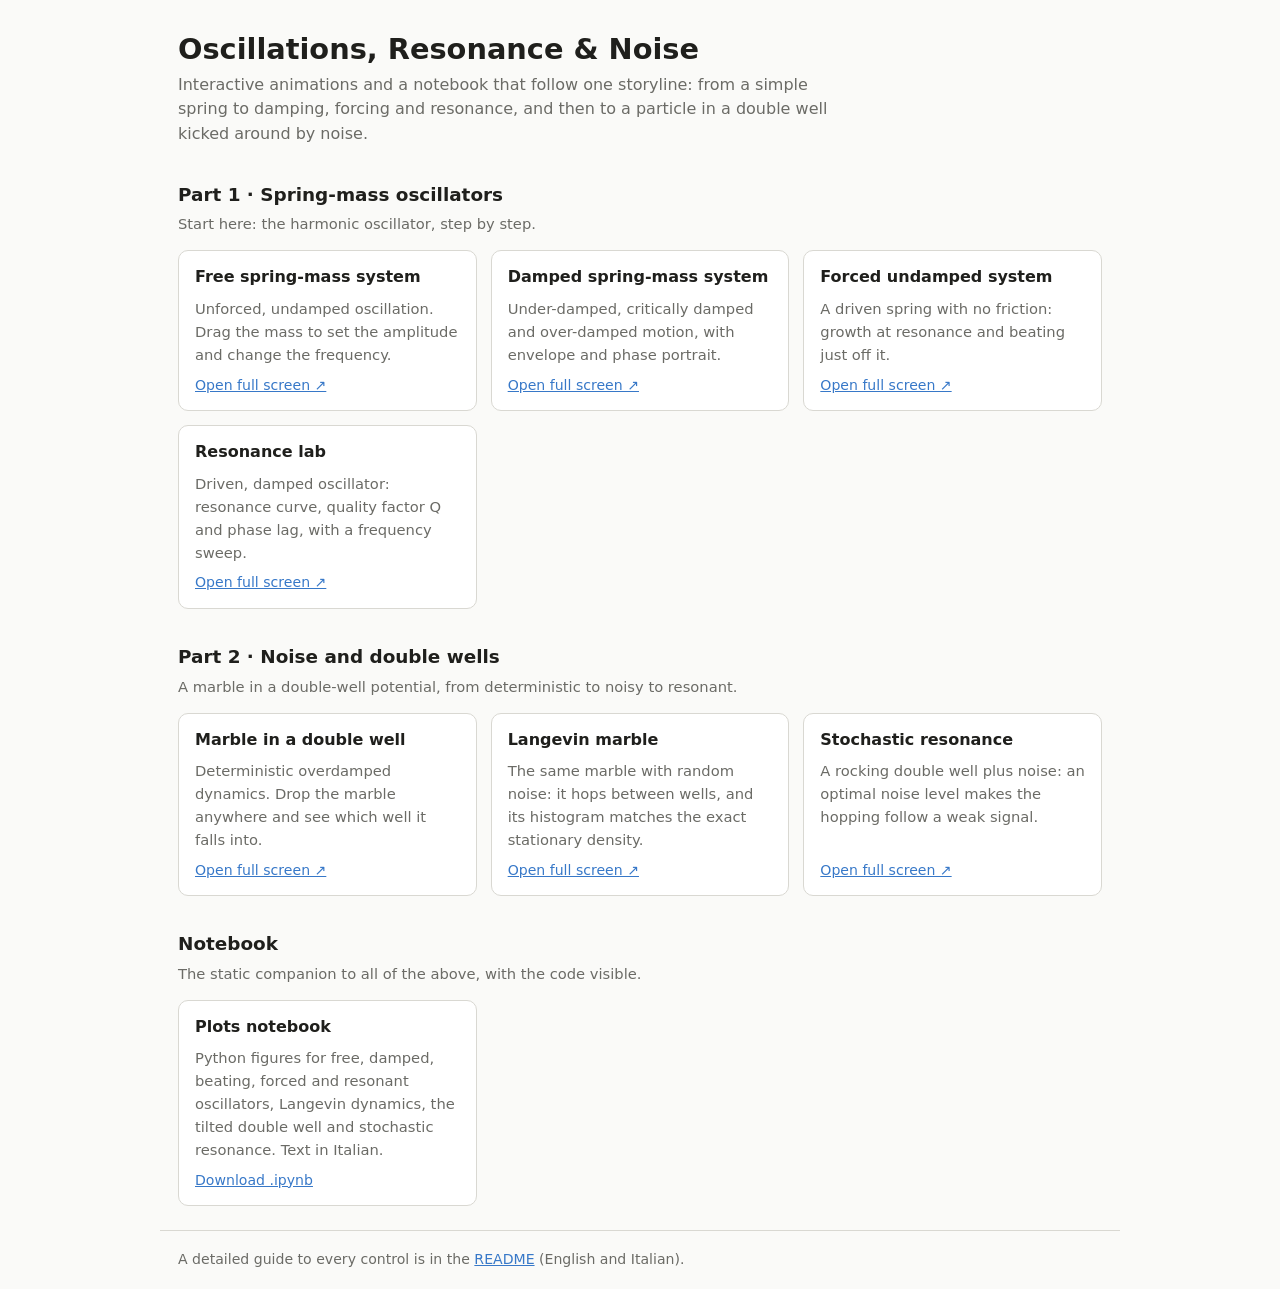
==== index.html @ 2d9bfc53 "Add files via upload" ====
<!DOCTYPE html>
<html lang="en">
<head>
<meta charset="utf-8">
<meta name="viewport" content="width=device-width, initial-scale=1">
<title>Oscillations, Resonance &amp; Noise</title>
<link rel="stylesheet" href="style.css">
</head>
<body>
<main class="page">
  <h1>Oscillations, Resonance &amp; Noise</h1>
  <p class="lead">Interactive animations and a notebook that follow one storyline: from a simple spring to damping, forcing and resonance, and then to a particle in a double well kicked around by noise.</p>

  <h2>Part 1 · Spring-mass oscillators</h2>
  <p class="section-note">Start here: the harmonic oscillator, step by step.</p>
  <div class="grid">
    <article class="card">
      <h3><a href="viewer.html?demo=spring_mass">Free spring-mass system</a></h3>
      <p>Unforced, undamped oscillation. Drag the mass to set the amplitude and change the frequency.</p>
      <div class="links"><a href="animations/spring_mass.html">Open full screen ↗</a></div>
    </article>
    <article class="card">
      <h3><a href="viewer.html?demo=damped_spring_mass">Damped spring-mass system</a></h3>
      <p>Under-damped, critically damped and over-damped motion, with envelope and phase portrait.</p>
      <div class="links"><a href="animations/damped_spring_mass.html">Open full screen ↗</a></div>
    </article>
    <article class="card">
      <h3><a href="viewer.html?demo=spring_resonance">Forced undamped system</a></h3>
      <p>A driven spring with no friction: growth at resonance and beating just off it.</p>
      <div class="links"><a href="animations/spring_resonance.html">Open full screen ↗</a></div>
    </article>
    <article class="card">
      <h3><a href="viewer.html?demo=resonance_lab">Resonance lab</a></h3>
      <p>Driven, damped oscillator: resonance curve, quality factor Q and phase lag, with a frequency sweep.</p>
      <div class="links"><a href="animations/resonance_lab.html">Open full screen ↗</a></div>
    </article>
  </div>

  <h2>Part 2 · Noise and double wells</h2>
  <p class="section-note">A marble in a double-well potential, from deterministic to noisy to resonant.</p>
  <div class="grid">
    <article class="card">
      <h3><a href="viewer.html?demo=double_well">Marble in a double well</a></h3>
      <p>Deterministic overdamped dynamics. Drop the marble anywhere and see which well it falls into.</p>
      <div class="links"><a href="animations/double_well.html">Open full screen ↗</a></div>
    </article>
    <article class="card">
      <h3><a href="viewer.html?demo=langevin_marble">Langevin marble</a></h3>
      <p>The same marble with random noise: it hops between wells, and its histogram matches the exact stationary density.</p>
      <div class="links"><a href="animations/langevin_marble.html">Open full screen ↗</a></div>
    </article>
    <article class="card">
      <h3><a href="viewer.html?demo=stochastic_resonance">Stochastic resonance</a></h3>
      <p>A rocking double well plus noise: an optimal noise level makes the hopping follow a weak signal.</p>
      <div class="links"><a href="animations/stochastic_resonance.html">Open full screen ↗</a></div>
    </article>
  </div>

  <h2>Notebook</h2>
  <p class="section-note">The static companion to all of the above, with the code visible.</p>
  <div class="grid">
    <article class="card">
      <h3><a href="notebooks/plots.html">Plots notebook</a></h3>
      <p>Python figures for free, damped, beating, forced and resonant oscillators, Langevin dynamics, the tilted double well and stochastic resonance. Text in Italian.</p>
      <div class="links"><a href="notebooks/plots.ipynb" download>Download .ipynb</a></div>
    </article>
  </div>
</main>
<footer>
  A detailed guide to every control is in the
  <a href="https://github.com/USERNAME/REPO#readme">README</a> (English and Italian).
</footer>
</body>
</html>
---- style.css ----
/* Shared stylesheet for index.html and viewer.html */
:root{
  --bg:#fafaf8; --fg:#1f1f1c; --muted:#6b6b66; --line:#d9d8d2; --panel:#ffffff; --accent:#3778c8;
  color-scheme:light;
}
@media (prefers-color-scheme:dark){
  :root{--bg:#161614; --fg:#ecebe6; --muted:#9a9990; --line:#3a3935; --panel:#1f1f1c; --accent:#6aa5ee; color-scheme:dark}
}
*{box-sizing:border-box}
html,body{margin:0}
body{background:var(--bg);color:var(--fg);font:16px/1.55 system-ui,-apple-system,"Segoe UI",Roboto,sans-serif}
a{color:var(--accent)}

/* ---------- index ---------- */
.page{max-width:960px;margin:0 auto;padding:32px 18px 24px}
.page h1{font-size:1.8rem;margin:0 0 6px;line-height:1.2}
.lead{color:var(--muted);margin:0 0 8px;max-width:680px}
.page h2{font-size:1.15rem;margin:34px 0 4px}
.section-note{color:var(--muted);font-size:.92rem;margin:0 0 14px}
.grid{display:grid;grid-template-columns:repeat(auto-fill,minmax(270px,1fr));gap:14px}
.card{background:var(--panel);border:1px solid var(--line);border-radius:10px;padding:14px 16px;display:flex;flex-direction:column;gap:8px}
.card:hover{border-color:var(--muted)}
.card h3{font-size:1rem;margin:0}
.card h3 a{color:inherit;text-decoration:none}
.card h3 a::after{content:"";position:absolute;inset:0} /* whole card clickable */
.card{position:relative}
.card p{margin:0;color:var(--muted);font-size:.92rem;flex:1}
.card .links{display:flex;gap:14px;font-size:.88rem;position:relative;z-index:1}
footer{max-width:960px;margin:0 auto;padding:18px;border-top:1px solid var(--line);color:var(--muted);font-size:.88rem}

/* ---------- viewer ---------- */
body.viewer{height:100vh;height:100dvh;display:flex;flex-direction:column}
.bar{display:flex;align-items:center;gap:10px;flex-wrap:wrap;padding:8px 14px;background:var(--panel);border-bottom:1px solid var(--line)}
.bar .title{font-weight:600;flex:1;min-width:140px}
.bar a{text-decoration:none;border:1px solid var(--line);border-radius:7px;padding:4px 11px;color:var(--fg);font-size:.9rem;white-space:nowrap}
.bar a:hover{border-color:var(--muted)}
.bar a[aria-disabled="true"]{opacity:.35;pointer-events:none}
.bar .nav{display:flex;gap:6px}
iframe#frame{flex:1;width:100%;border:0;background:var(--bg)}
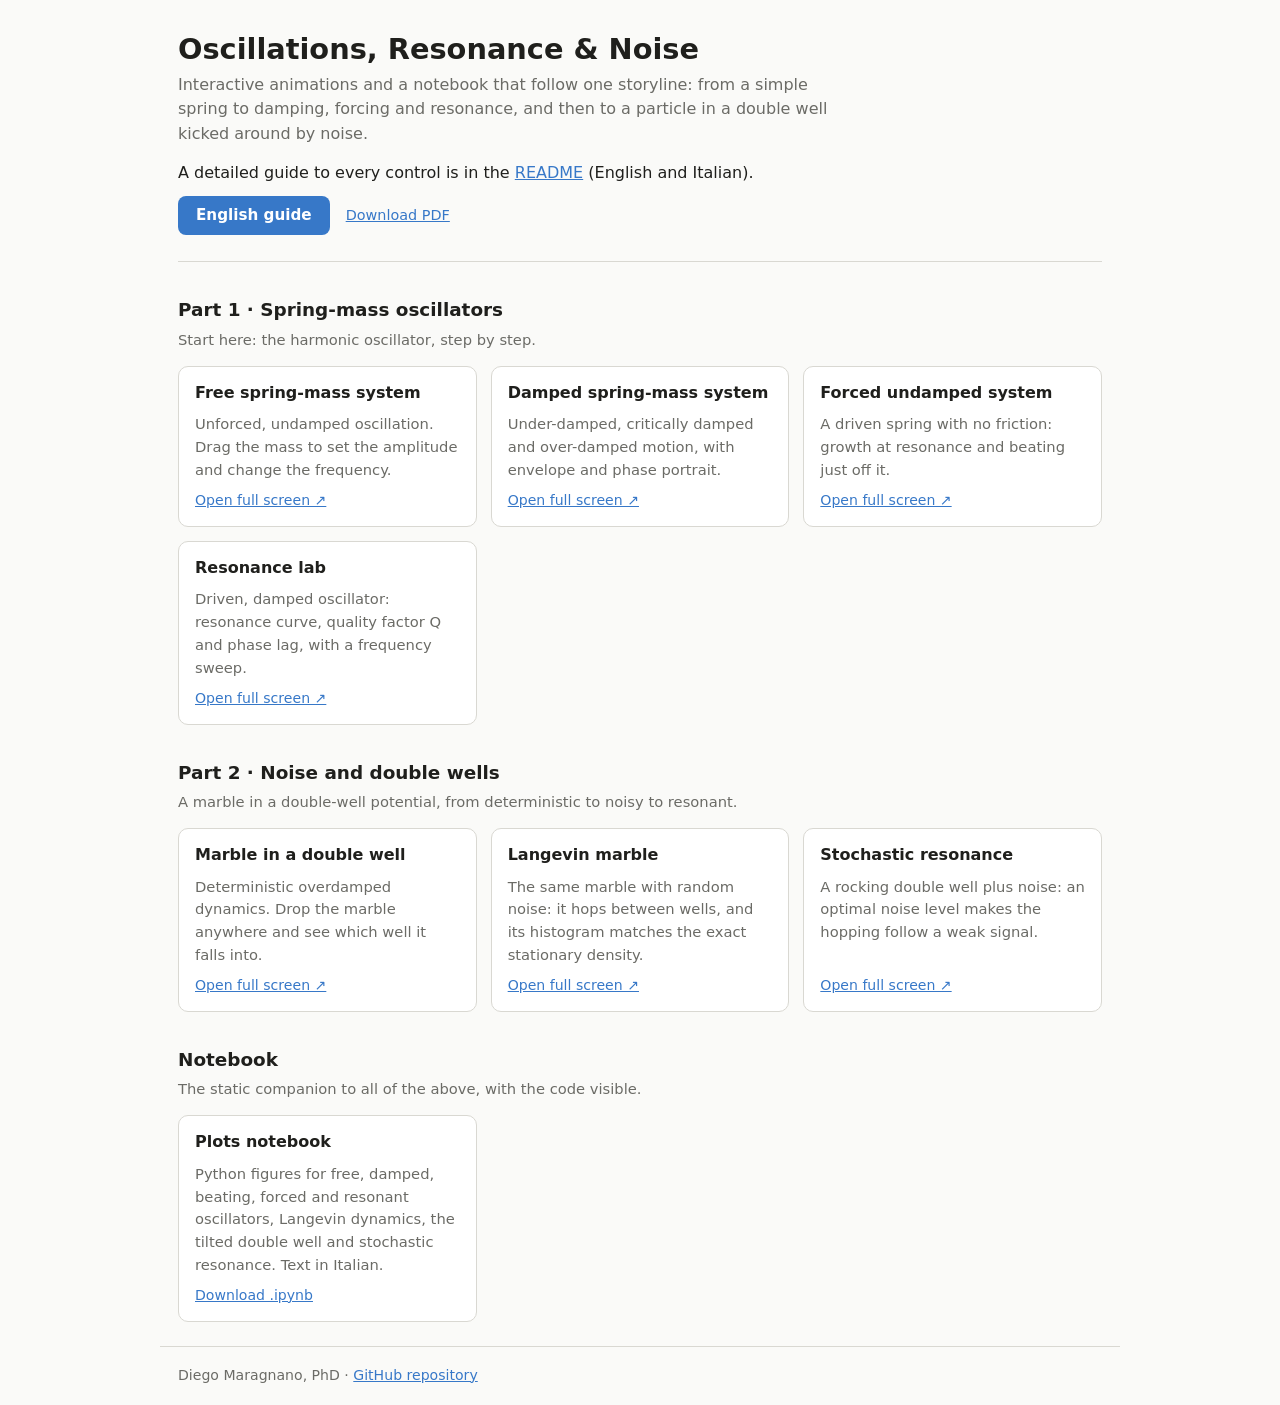
==== commit 0de31dd7: "Updated for English guide" ====
--- a/index.html
+++ b/index.html
@@ -10,6 +10,17 @@
 <main class="page">
   <h1>Oscillations, Resonance &amp; Noise</h1>
   <p class="lead">Interactive animations and a notebook that follow one storyline: from a simple spring to damping, forcing and resonance, and then to a particle in a double well kicked around by noise.</p>
+
+  <p class="readme-note">A detailed guide to every control is in the <a href="https://github.com/USERNAME/REPO#readme">README</a> (English and Italian).</p>
+  <div class="guides">
+    <a class="btn" href="guides/resonance_english_guide.pdf" target="_blank" rel="noopener">English guide</a>
+    <a class="dl" href="guides/resonance_english_guide.pdf" download>Download PDF</a>
+    <!-- Italian guide: when the file is ready, add here:
+    <a class="btn" href="guides/resonance_italian_guide.pdf" target="_blank" rel="noopener">Guida italiana</a>
+    <a class="dl" href="guides/resonance_italian_guide.pdf" download>Scarica PDF</a>
+    -->
+  </div>
+  <hr class="sep">
 
   <h2>Part 1 · Spring-mass oscillators</h2>
   <p class="section-note">Start here: the harmonic oscillator, step by step.</p>
@@ -67,8 +78,7 @@
   </div>
 </main>
 <footer>
-  A detailed guide to every control is in the
-  <a href="https://github.com/USERNAME/REPO#readme">README</a> (English and Italian).
+  Diego Maragnano, PhD · <a href="https://github.com/USERNAME/REPO">GitHub repository</a>
 </footer>
 </body>
 </html>
--- a/style.css
+++ b/style.css
@@ -37,3 +37,11 @@
 .bar a[aria-disabled="true"]{opacity:.35;pointer-events:none}
 .bar .nav{display:flex;gap:6px}
 iframe#frame{flex:1;width:100%;border:0;background:var(--bg)}
+
+/* guides block */
+.readme-note{margin:14px 0 10px;color:var(--fg)}
+.guides{display:flex;flex-wrap:wrap;align-items:center;gap:8px 16px}
+.btn{display:inline-block;background:var(--accent);color:#fff;text-decoration:none;font-weight:600;font-size:.95rem;padding:8px 18px;border-radius:8px}
+.btn:hover{filter:brightness(1.1)}
+.dl{font-size:.9rem}
+.sep{border:0;border-top:1px solid var(--line);margin:26px 0 0}
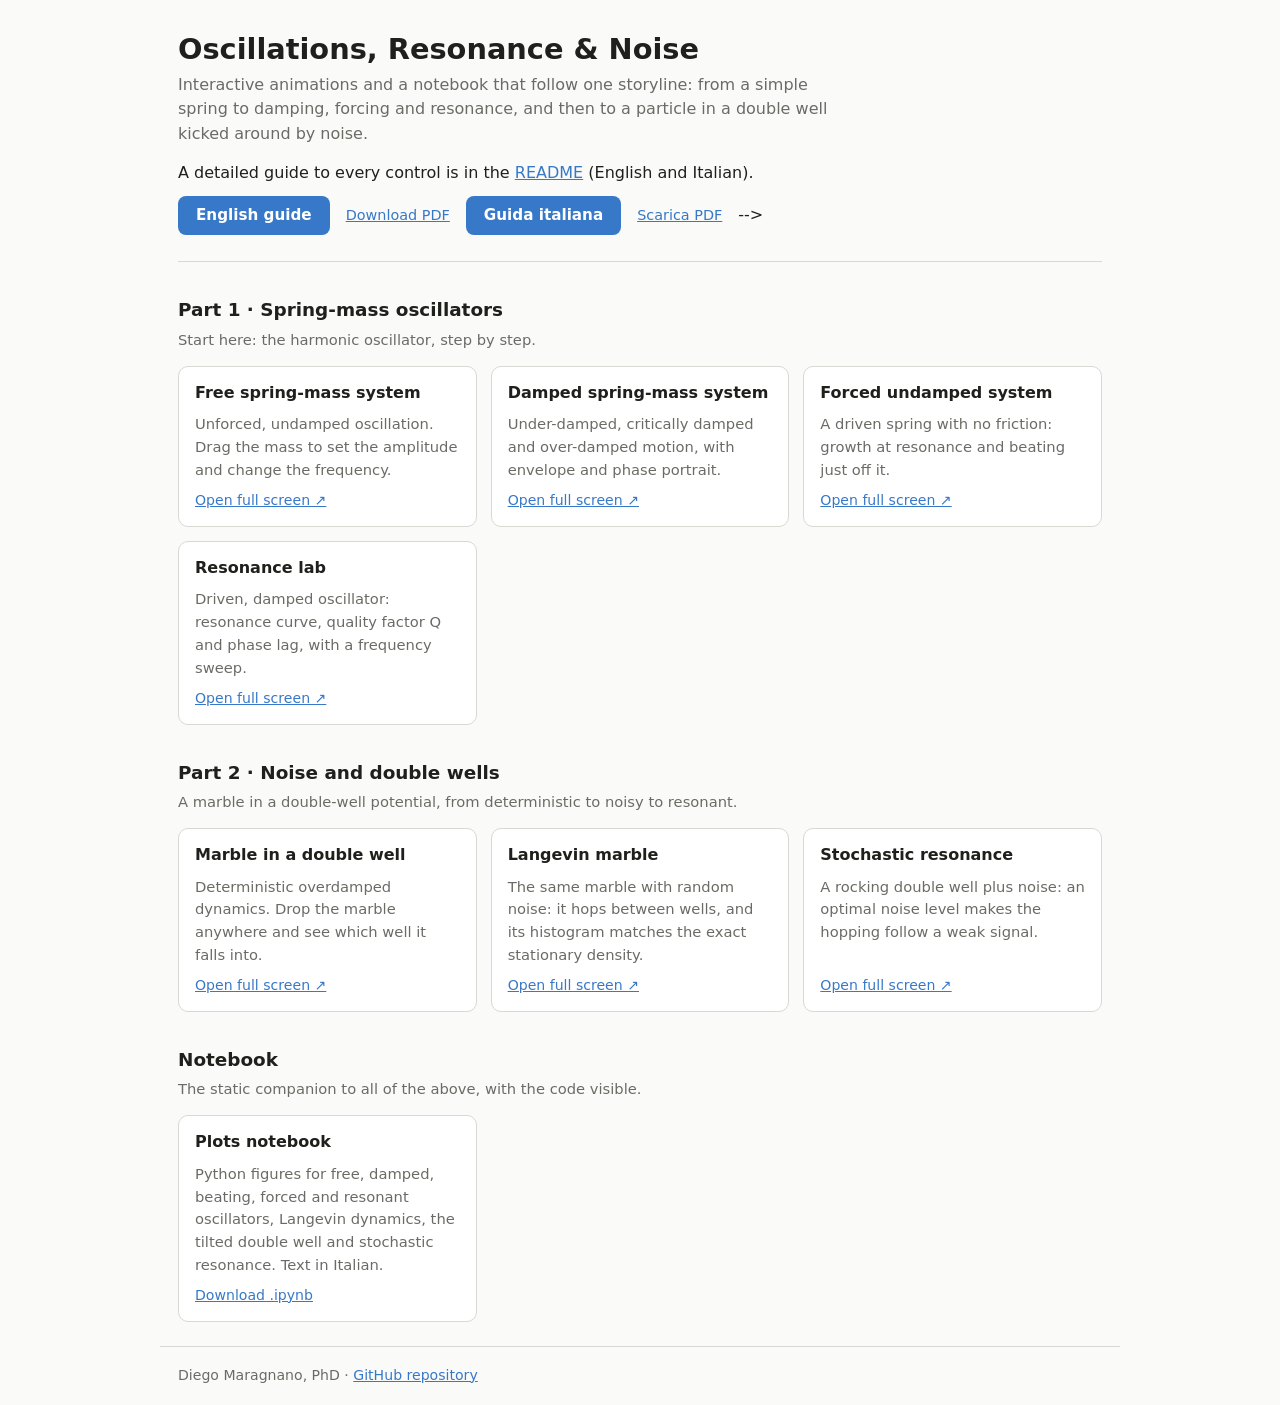
==== commit 4f2abe6a: "Added Italian guide" ====
--- a/index.html
+++ b/index.html
@@ -15,7 +15,6 @@
   <div class="guides">
     <a class="btn" href="guides/resonance_english_guide.pdf" target="_blank" rel="noopener">English guide</a>
     <a class="dl" href="guides/resonance_english_guide.pdf" download>Download PDF</a>
-    <!-- Italian guide: when the file is ready, add here:
     <a class="btn" href="guides/resonance_italian_guide.pdf" target="_blank" rel="noopener">Guida italiana</a>
     <a class="dl" href="guides/resonance_italian_guide.pdf" download>Scarica PDF</a>
     -->
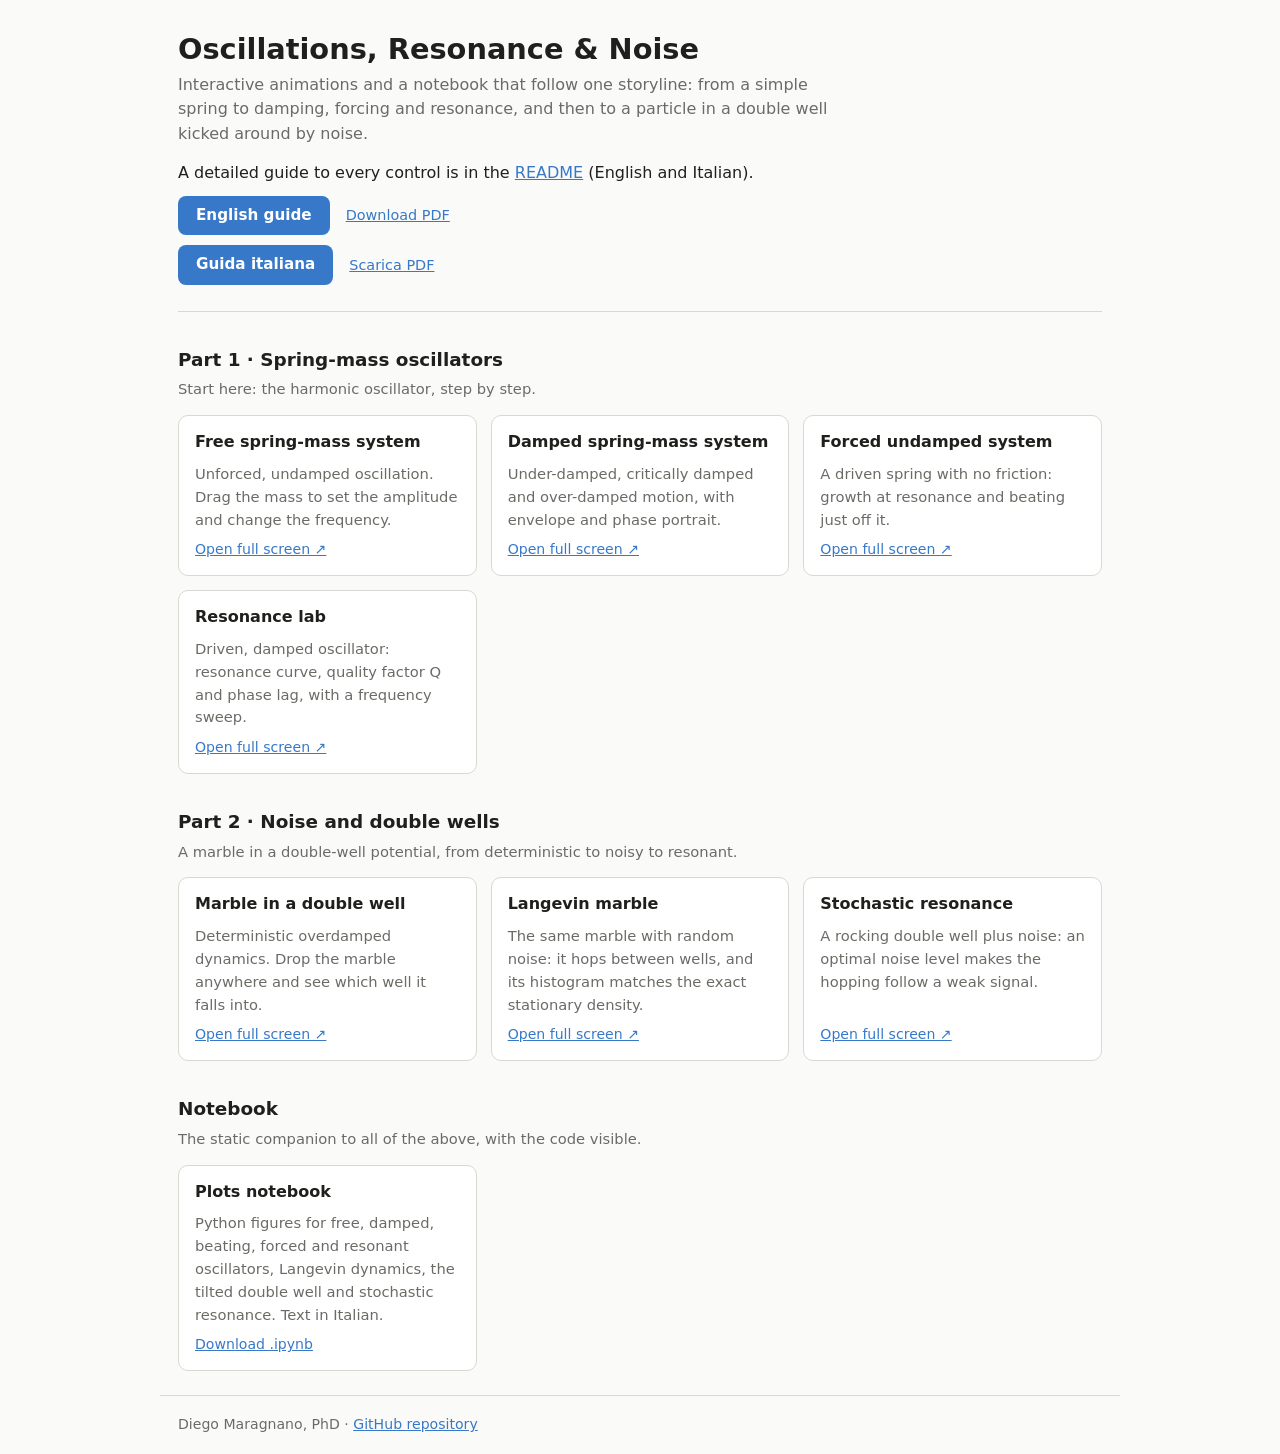
==== commit a97d77ee: "Changed guides button placement" ====
--- a/index.html
+++ b/index.html
@@ -13,11 +13,14 @@
 
   <p class="readme-note">A detailed guide to every control is in the <a href="https://github.com/USERNAME/REPO#readme">README</a> (English and Italian).</p>
   <div class="guides">
-    <a class="btn" href="guides/resonance_english_guide.pdf" target="_blank" rel="noopener">English guide</a>
-    <a class="dl" href="guides/resonance_english_guide.pdf" download>Download PDF</a>
-    <a class="btn" href="guides/resonance_italian_guide.pdf" target="_blank" rel="noopener">Guida italiana</a>
-    <a class="dl" href="guides/resonance_italian_guide.pdf" download>Scarica PDF</a>
-    -->
+    <div class="guide">
+      <a class="btn" href="guides/resonance_english_guide.pdf" target="_blank" rel="noopener">English guide</a>
+      <a class="dl" href="guides/resonance_english_guide.pdf" download>Download PDF</a>
+    </div>
+    <div class="guide">
+      <a class="btn" href="guides/resonance_italian_guide.pdf" target="_blank" rel="noopener">Guida italiana</a>
+      <a class="dl" href="guides/resonance_italian_guide.pdf" download>Scarica PDF</a>
+    </div>
   </div>
   <hr class="sep">
 
--- a/style.css
+++ b/style.css
@@ -40,8 +40,9 @@
 
 /* guides block */
 .readme-note{margin:14px 0 10px;color:var(--fg)}
-.guides{display:flex;flex-wrap:wrap;align-items:center;gap:8px 16px}
-.btn{display:inline-block;background:var(--accent);color:#fff;text-decoration:none;font-weight:600;font-size:.95rem;padding:8px 18px;border-radius:8px}
+.guides{display:flex;flex-direction:column;align-items:flex-start;gap:10px}
+.guide{display:flex;flex-wrap:wrap;align-items:center;gap:6px 16px}
+.btn{display:inline-block;min-width:150px;text-align:center;background:var(--accent);color:#fff;text-decoration:none;font-weight:600;font-size:.95rem;padding:8px 18px;border-radius:8px}
 .btn:hover{filter:brightness(1.1)}
 .dl{font-size:.9rem}
 .sep{border:0;border-top:1px solid var(--line);margin:26px 0 0}
